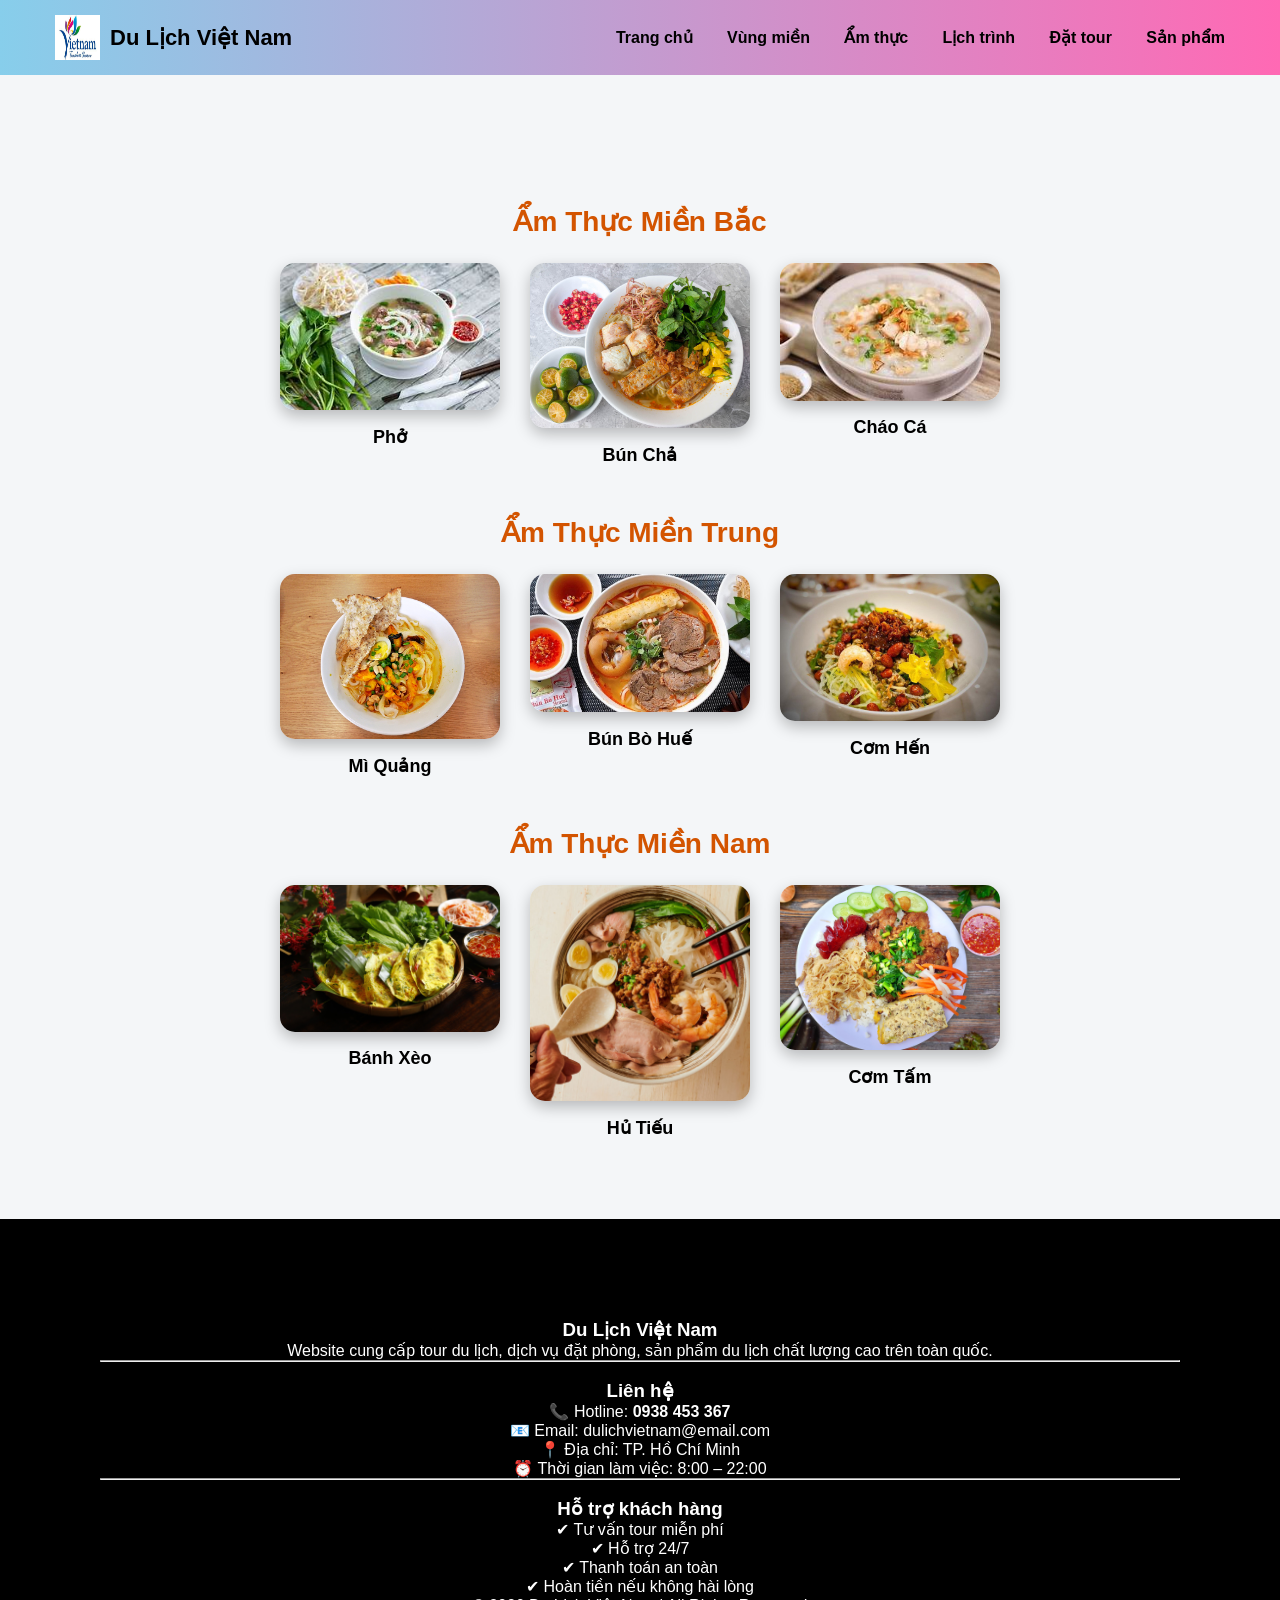
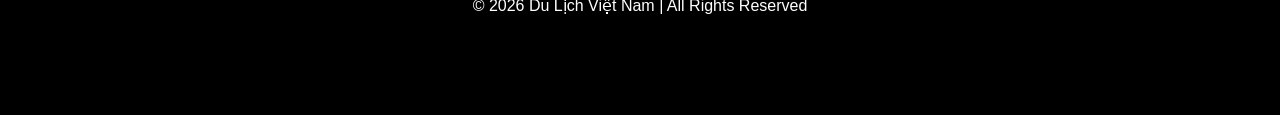
==== amthuc.html @ e4db0227 "Initial commit" ====
<!DOCTYPE html>
<html lang="vi">
<head>
<meta charset="UTF-8">
<title>Ẩm Thực Việt Nam</title>
<link rel="stylesheet" href="style.css">
</head>
<body>

<nav class="navbar">
    <div class="logo">
        <a href="index.html">
            <img src="100.jpg">
            <span>Du Lịch Việt Nam</span>
        </a>
    </div>

    <div class="menu">
        <a href="index.html">Trang chủ</a>
        <a href="vungmien.html">Vùng miền</a>
        <a href="amthuc.html">Ẩm thực</a>
        <a href="tour.html">Lịch trình</a>
        <a href="dattour.html">Đặt tour</a>
        <a href="sanpham.html">Sản phẩm</a>
    </div>
</nav>

<section class="amthuc">

    <!-- MIỀN BẮC -->
    <h2 class="mien">Ẩm Thực Miền Bắc</h2>
    <div class="ds-monan" >
        <div class="monan">
            <a href="dattour.html"><img src="4.jfif"></a>
            <p>Phở</p>
        </div>
        <div class="monan">
            <a href="dattour.html"><img src="bunca.jpg"></a>
            <p>Bún Chả</p>
        </div>
        <div class="monan">
            <a href="dattour.html"><img src="OIP.jfif"></a>
            <p>Cháo Cá</p>
        </div>
    </div>

    <!-- MIỀN TRUNG -->
    <h2 class="mien">Ẩm Thực Miền Trung</h2>
    <div class="ds-monan">
        <div class="monan">
            <a href="dattour.html"><img src="miquang.jpg"></a>
            <p>Mì Quảng</p>
        </div>
        <div class="monan">
            <a href="dattour.html"><img src="bunbohue.jpg"></a>
            <p>Bún Bò Huế</p>
        </div>
        <div class="monan">
            <a href="dattour.html"><img src="comhen.jpg"></a>
            <p>Cơm Hến</p>
        </div>
    </div>

    <!-- MIỀN NAM -->
    <h2 class="mien">Ẩm Thực Miền Nam</h2>
    <div class="ds-monan">
        <div class="monan">
            <a href="dattour.html"><img src="2.jpg"></a>
            <p>Bánh Xèo</p>
        </div>
        <div class="monan">
            <a href="dattour.html"><img src="hutieu.jpg"></a>
            <p>Hủ Tiếu</p>
        </div>
        <div class="monan">
            <a href="dattour.html"><img src="camtam.jpg"></a>
            <p>Cơm Tấm</p>
        </div>
    </div>

</section>
<footer>
    <div class="footer-container">
        <div class="footer-box">
            <h3>Du Lịch Việt Nam</h3>
            <p>Website cung cấp tour du lịch, dịch vụ đặt phòng, sản phẩm du lịch chất lượng cao trên toàn quốc.</p>
        </div>
        <hr><br>

        <div class="footer-box">
            <h3>Liên hệ</h3>
            <p>📞 Hotline: <strong>0938 453 367</strong></p>
            <p>📧 Email: dulichvietnam@email.com</p>
            <p>📍 Địa chỉ: TP. Hồ Chí Minh</p>
            <p>⏰ Thời gian làm việc: 8:00 – 22:00</p>
        </div>
        <hr><br>

        <div class="footer-box">
            <h3>Hỗ trợ khách hàng</h3>
            <p>✔ Tư vấn tour miễn phí</p>
            <p>✔ Hỗ trợ 24/7</p>
            <p>✔ Thanh toán an toàn</p>
            <p>✔ Hoàn tiền nếu không hài lòng</p>
        </div>
    </div>

    <div class="footer-bottom">
        © 2026 Du Lịch Việt Nam | All Rights Reserved
    </div>
</footer>
</body>
</html>
---- style.css ----
* {
    margin: 0;
    padding: 0;
    box-sizing: border-box;
    font-family: Arial, Helvetica, sans-serif;
}

body {
    background: #f4f6f8;
}

/* MENU */
nav {
    background: linear-gradient(to right, skyblue, hotpink);
    padding: 25px;
    text-align: center;
     animation: fadeDown 1.5s;
}

nav a {
    color: black;
    margin: 0 15px;
    text-decoration: none;
    font-weight: bold;
    position: relative;
}

nav a::after {
    content: "";
    position: absolute;
    width: 0;
    height: 3px;
    background: white;
    left: 0;
    bottom: -5px;
    transition: 0.3s;
}

nav a:hover::after {
    width: 100%;
}

/* BANNER */
.banner {
    background: url("1.jpg") no-repeat center/cover;
    height: 70vh;
    display: flex;
    align-items: center;
    justify-content: center;
    color: white;
    animation: zoom 2s ease;
}

.banner h1 {
    background: rgba(0,0,0,0.3);
    font-size: 1000;
    padding: 20px 30px;
    border-bottom: 10px;
    border-radius: 20px;
    animation: fadeDown 1.5s;
}

/* SECTION */
section {
    padding: 50px;
    animation: fadeUp 1.2s ease;
}

h2 {
    text-align: center;
    margin-bottom: 30px;
    color: skyblue ;
    font-size: 100;

}

/* CARD */
.grid {
    display: grid;
    grid-template-columns: repeat(auto-fit, minmax(250px,1fr));
    gap: 25px;
}

.card {
    background: white;
    border-radius: 10px;
    overflow: hidden;
    box-shadow: 0 5px 15px rgba(0,0,0,0.15);
    transition: 0.4s;
}

.card:hover {
    transform: translateY(-10px);
}

.card img {
    width: 100%;
    height: 180px;
    object-fit: cover;
    transition: 0.4s;
}

.card:hover img {
    transform: scale(1.1);
}

.card p {
    padding: 15px;
    text-align: center;
    font-weight: bold;
}

/* TABLE */
table {
    width: 100%;
    background: white;
    border-collapse: collapse;
}

th, td {
    border: 1px solid #ddd;
    padding: 12px;
    text-align: center;
}

th {
    background: #0066cc;
    color: white;
}

/* FORM */
form {
    max-width: 500px;
    margin: auto;
    background: white;
    padding: 25px;
    border-radius: 10px;
    box-shadow: 0 5px 15px rgba(0,0,0,0.15);
}

input, select, textarea, button {
    width: 100%;
    padding: 10px;
    margin: 10px 0;
}

button {
    background: #0066cc;
    color: white;
    border: none;
    font-size: 16px;
    cursor: pointer;
    transition: 0.3s;
}

button:hover {
    transform: scale(1.05);
}

/* FOOTER */
footer {
    background: black;
    color: white;
    text-align: center;
    padding: 100px;
}

/* ANIMATION */
@keyframes fadeUp {
    from {opacity: 0; transform: translateY(30px);}
    to {opacity: 1; transform: translateY(0);}
}

@keyframes fadeDown {
    from {opacity: 0; transform: translateY(-30px);}
    to {opacity: 1; transform: translateY(0);}
}

@keyframes zoom {
    from {transform: scale(1.1);}
    to {transform: scale(1);}
}
/* ===== SẢN PHẨM DU LỊCH ===== */
.product {
    background: white;
    border-radius: 12px;
    overflow: hidden;
    box-shadow: 0 5px 15px rgba(0,0,0,0.15);
    transition: 0.4s;
}

.product:hover {
    transform: translateY(-10px);
}

.product img {
    width: 100%;
    height: 200px;
    object-fit: cover;
    transition: 0.4s;
}

.product:hover img {
    transform: scale(1.1);
}

.product-content {
    padding: 15px;
    text-align: center;
}

.price {
    color: #e74c3c;
    font-size: 18px;
    font-weight: bold;
    margin: 10px 0;
}

.buy-btn {
    display: inline-block;
    padding: 10px 20px;
    background: #0066cc;
    color: white;
    border-radius: 25px;
    text-decoration: none;
    transition: 0.3s;
}

.buy-btn:hover {
    background: #004999;
    transform: scale(1.1);
}

.amthuc {
    width: 85%;
    margin: 30px auto;
    text-align: center;
}

.mien {
    font-size: 28px;
    font-weight: bold;
    margin: 50px 0 25px;
    color: #d35400;
}

/* danh sách món ăn */
.ds-monan {
    display: flex;
    justify-content: center;
    gap: 30px;
    flex-wrap: wrap;
}

/* từng món */
.monan {
    width: 220px;
    transition: transform 0.4s;
}

.monan img {
    width: 100%;
    border-radius: 15px;
    box-shadow: 0 6px 15px rgba(0,0,0,0.25);
    transition: transform 0.4s, box-shadow 0.4s;
}

/* animation hover */
.monan:hover img {
    transform: scale(1.1) rotate(1deg);
    box-shadow: 0 12px 25px rgba(0,0,0,0.4);
}

.monan p {
    margin-top: 12px;
    font-size: 18px;
    font-weight: bold;
}
h3{
    text-align: center;
}
/* VÙNG MIỀN */
.vungmien {
    width: 85%;
    margin: 60px auto;
}

.vung {
    display: flex;
    align-items: center;
    gap: 40px;
    margin-bottom: 70px;
}

.vung.reverse {
    flex-direction: row-reverse;
}

.vung img {
    width: 45%;
    border-radius: 18px;
    box-shadow: 0 10px 25px rgba(0,0,0,0.25);
    transition: transform 0.4s;
}

.vung img:hover {
    transform: scale(1.05);
}

.vung-content {
    width: 55%;
}

.vung-content h2 {
    font-size: 30px;
    margin-bottom: 15px;
    color: #d35400;
}

.vung-content p {
    font-size: 18px;
    line-height: 1.7;
}
/* TOUR */
.tour-section {
    width: 85%;
    margin: 60px auto;
}

.title {
    text-align: center;
    font-size: 32px;
    margin-bottom: 50px;
}

.tour-card {
    display: flex;
    align-items: center;
    gap: 40px;
    margin-bottom: 70px;
}

.tour-card.reverse {
    flex-direction: row-reverse;
}

.tour-card img {
    width: 45%;
    border-radius: 18px;
    box-shadow: 0 10px 25px rgba(0,0,0,0.25);
    transition: transform 0.4s;
}

.tour-card img:hover {
    transform: scale(1.05);
}

.tour-info {
    width: 55%;
}

.tour-info h3 {
    font-size: 26px;
    margin-bottom: 10px;
    color: #d35400;
}

.tour-info p {
    font-size: 17px;
    line-height: 1.7;
    margin-bottom: 10px;
}

.price {
    display: inline-block;
    margin-top: 10px;
    font-size: 18px;
    font-weight: bold;
    color: #0a6cf1;
}
/* ===== LOGO + NAVBAR ===== */
.navbar {
    display: flex;
    align-items: center;
    justify-content: space-between;
    background: linear-gradient(to right, skyblue, hotpink);
    padding: 15px 40px;
    animation: fadeDown 1.5s;
}

/* LOGO */
.logo a {
    display: flex;
    align-items: center;
    text-decoration: none;
    color: black;
    font-size: 22px;
    font-weight: bold;
}

.logo img {
    width: 45px;
    height: 45px;
    margin-right: 10px;
}

/* MENU */
.menu a {
    color: black;
    margin: 0 15px;
    text-decoration: none;
    font-weight: bold;
    position: relative;
}

.menu a::after {
    content: "";
    position: absolute;
    width: 0;
    height: 3px;
    background: white;
    left: 0;
    bottom: -5px;
    transition: 0.3s;
}

.menu a:hover::after {
    width: 100%;
}
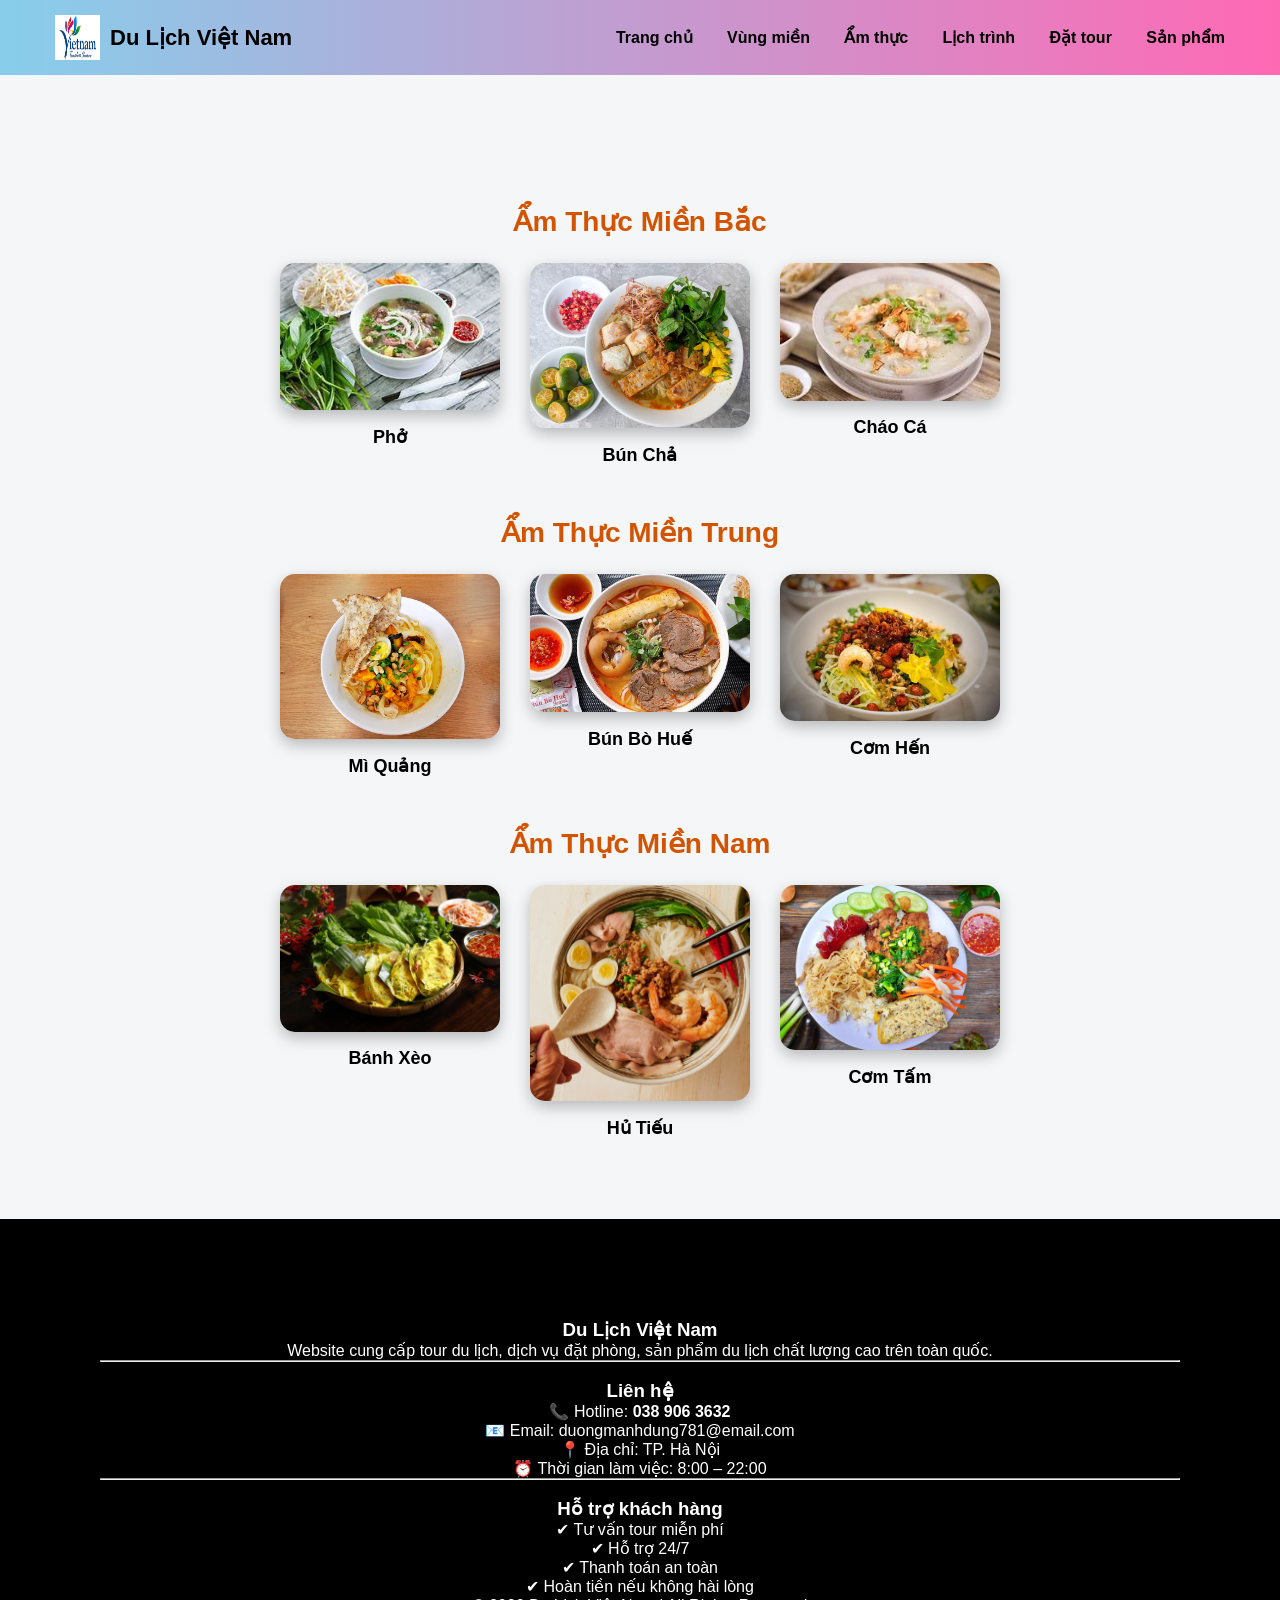
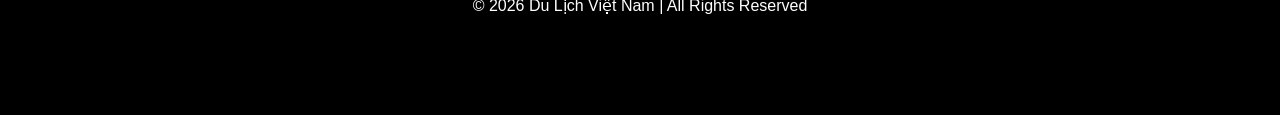
==== commit 76418225: "uplai" ====
--- a/amthuc.html
+++ b/amthuc.html
@@ -89,9 +89,9 @@
 
         <div class="footer-box">
             <h3>Liên hệ</h3>
-            <p>📞 Hotline: <strong>0938 453 367</strong></p>
-            <p>📧 Email: dulichvietnam@email.com</p>
-            <p>📍 Địa chỉ: TP. Hồ Chí Minh</p>
+            <p>📞 Hotline: <strong>038 906 3632</strong></p>
+            <p>📧 Email: duongmanhdung781@email.com</p>
+            <p>📍 Địa chỉ: TP. Hà Nội</p>
             <p>⏰ Thời gian làm việc: 8:00 – 22:00</p>
         </div>
         <hr><br>
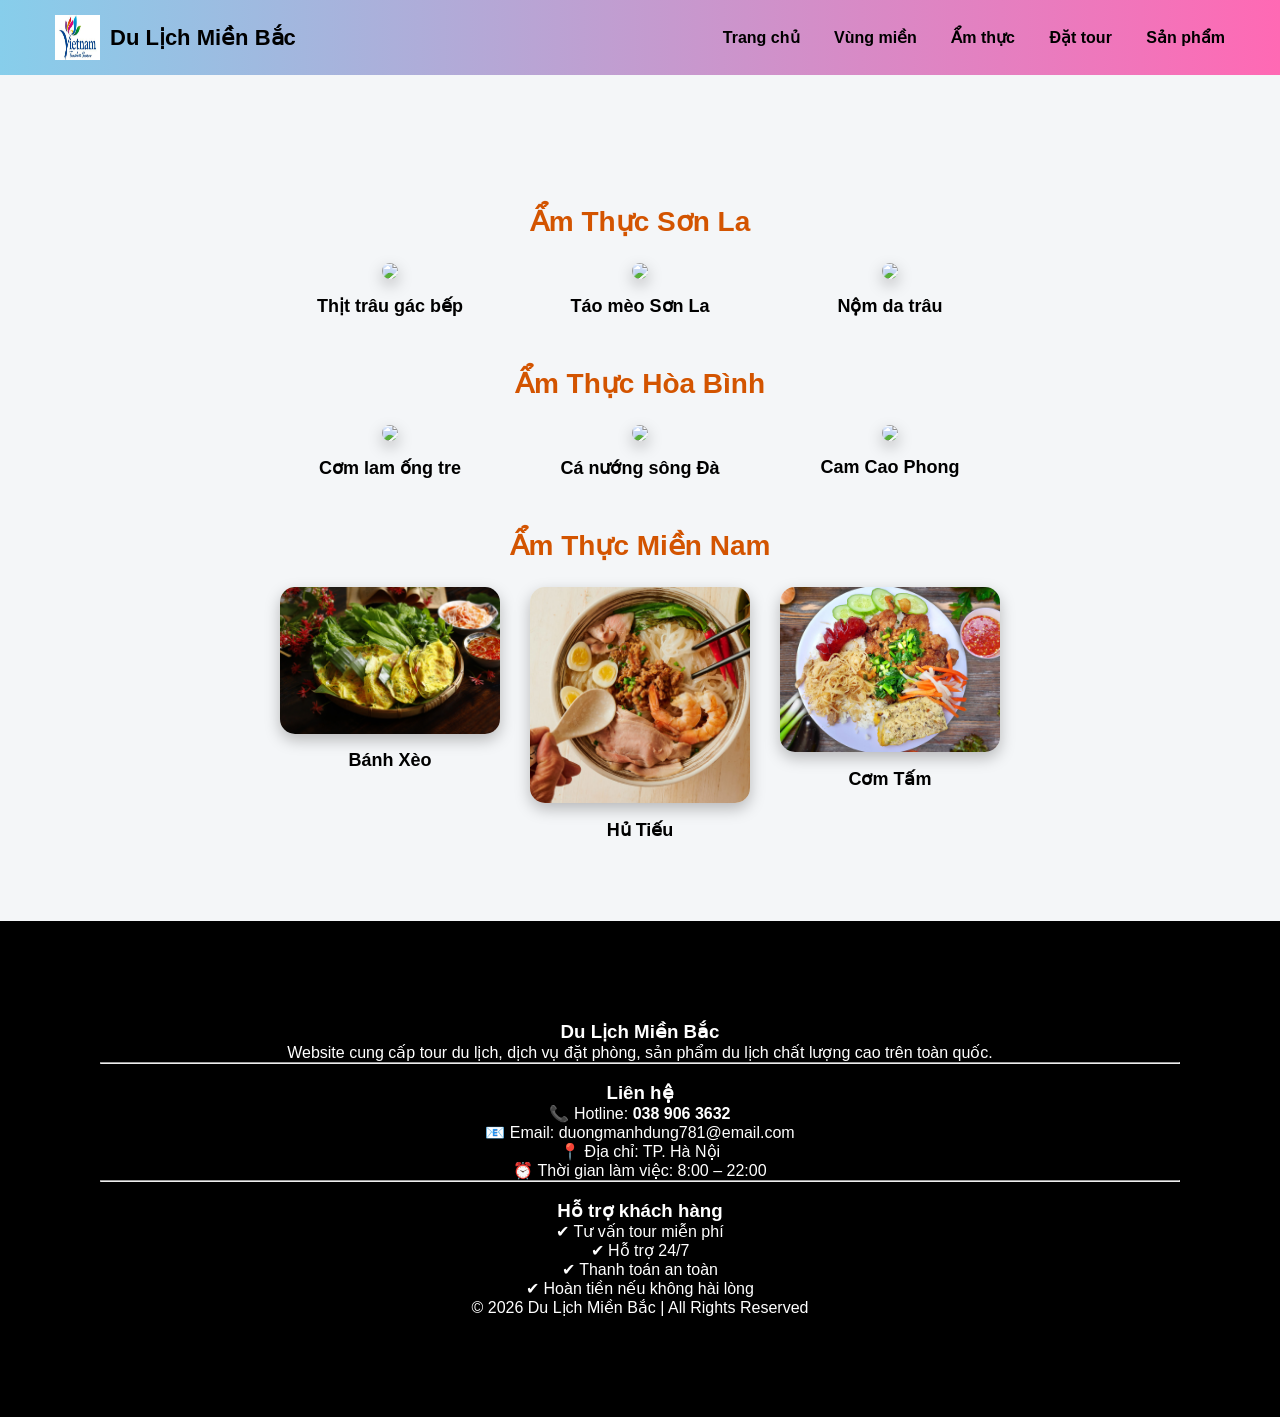
==== commit c08f5c83: "baitap" ====
--- a/amthuc.html
+++ b/amthuc.html
@@ -11,7 +11,7 @@
     <div class="logo">
         <a href="index.html">
             <img src="100.jpg">
-            <span>Du Lịch Việt Nam</span>
+            <span>Du Lịch Miền Bắc</span>
         </a>
     </div>
 
@@ -19,7 +19,6 @@
         <a href="index.html">Trang chủ</a>
         <a href="vungmien.html">Vùng miền</a>
         <a href="amthuc.html">Ẩm thực</a>
-        <a href="tour.html">Lịch trình</a>
         <a href="dattour.html">Đặt tour</a>
         <a href="sanpham.html">Sản phẩm</a>
     </div>
@@ -28,36 +27,36 @@
 <section class="amthuc">
 
     <!-- MIỀN BẮC -->
-    <h2 class="mien">Ẩm Thực Miền Bắc</h2>
-    <div class="ds-monan" >
+    <h2 class="mien">Ẩm Thực Sơn La</h2>
+     <div class="ds-monan" >
         <div class="monan">
-            <a href="dattour.html"><img src="4.jfif"></a>
-            <p>Phở</p>
+            <a href="dattour.html"><img src="https://booking.muongthanh.com/upload_images/images/H%60/dac-san-son-la-trau-gac-bep.jpg"></a>
+            <p>Thịt trâu gác bếp</p>
         </div>
         <div class="monan">
-            <a href="dattour.html"><img src="bunca.jpg"></a>
-            <p>Bún Chả</p>
+            <a href="dattour.html"><img src="https://booking.muongthanh.com/upload_images/images/H%60/dac-san-son-la-tao-meo-son-la.jpg"></a>
+            <p>Táo mèo Sơn La</p>
         </div>
         <div class="monan">
-            <a href="dattour.html"><img src="OIP.jfif"></a>
-            <p>Cháo Cá</p>
+            <a href="dattour.html"><img src="https://booking.muongthanh.com/upload_images/images/H%60/dac-san-son-la-nom-da-trau.jpg"></a>
+            <p>Nộm da trâu</p>
         </div>
-    </div>
+     </div>
 
     <!-- MIỀN TRUNG -->
-    <h2 class="mien">Ẩm Thực Miền Trung</h2>
+    <h2 class="mien">Ẩm Thực Hòa Bình </h2>
     <div class="ds-monan">
         <div class="monan">
-            <a href="dattour.html"><img src="miquang.jpg"></a>
-            <p>Mì Quảng</p>
+            <a href="dattour.html"><img src="https://maichauhideaway.com/Data/Sites/1/media/tin-tuc/%E1%BA%A3nh-b%C3%A0i-vi%E1%BA%BFt/t112024/dac-san-hoa-binh/dac-san-hoa-binh-1.jpg"></a>
+            <p>Cơm lam ống tre </p>
         </div>
         <div class="monan">
-            <a href="dattour.html"><img src="bunbohue.jpg"></a>
-            <p>Bún Bò Huế</p>
+            <a href="dattour.html"><img src="https://maichauhideaway.com/Data/Sites/1/media/tin-tuc/%E1%BA%A3nh-b%C3%A0i-vi%E1%BA%BFt/t112024/dac-san-hoa-binh/dac-san-hoa-binh-4.jpg"></a>
+            <p>Cá nướng sông Đà</p>
         </div>
         <div class="monan">
-            <a href="dattour.html"><img src="comhen.jpg"></a>
-            <p>Cơm Hến</p>
+            <a href="dattour.html"><img src="https://maichauhideaway.com/Data/Sites/1/media/tin-tuc/%E1%BA%A3nh-b%C3%A0i-vi%E1%BA%BFt/t112024/dac-san-hoa-binh/dac-san-hoa-binh-5.jpg"></a>
+            <p>Cam Cao Phong</p>
         </div>
     </div>
 
@@ -82,7 +81,7 @@
 <footer>
     <div class="footer-container">
         <div class="footer-box">
-            <h3>Du Lịch Việt Nam</h3>
+            <h3>Du Lịch Miền Bắc</h3>
             <p>Website cung cấp tour du lịch, dịch vụ đặt phòng, sản phẩm du lịch chất lượng cao trên toàn quốc.</p>
         </div>
         <hr><br>
@@ -106,7 +105,7 @@
     </div>
 
     <div class="footer-bottom">
-        © 2026 Du Lịch Việt Nam | All Rights Reserved
+        © 2026 Du Lịch Miền Bắc | All Rights Reserved
     </div>
 </footer>
 </body>
--- a/style.css
+++ b/style.css
@@ -303,6 +303,21 @@
     transition: transform 0.4s;
 }
 
+.vung-images {
+    display: flex;
+    flex-direction: column;
+    gap: 20px;
+    width: 50%;
+    height: 100%;
+}
+
+.vung-images img {
+    width: 100%;
+    height: 400px;
+    object-fit: cover;
+}
+
+
 .vung img:hover {
     transform: scale(1.05);
 }
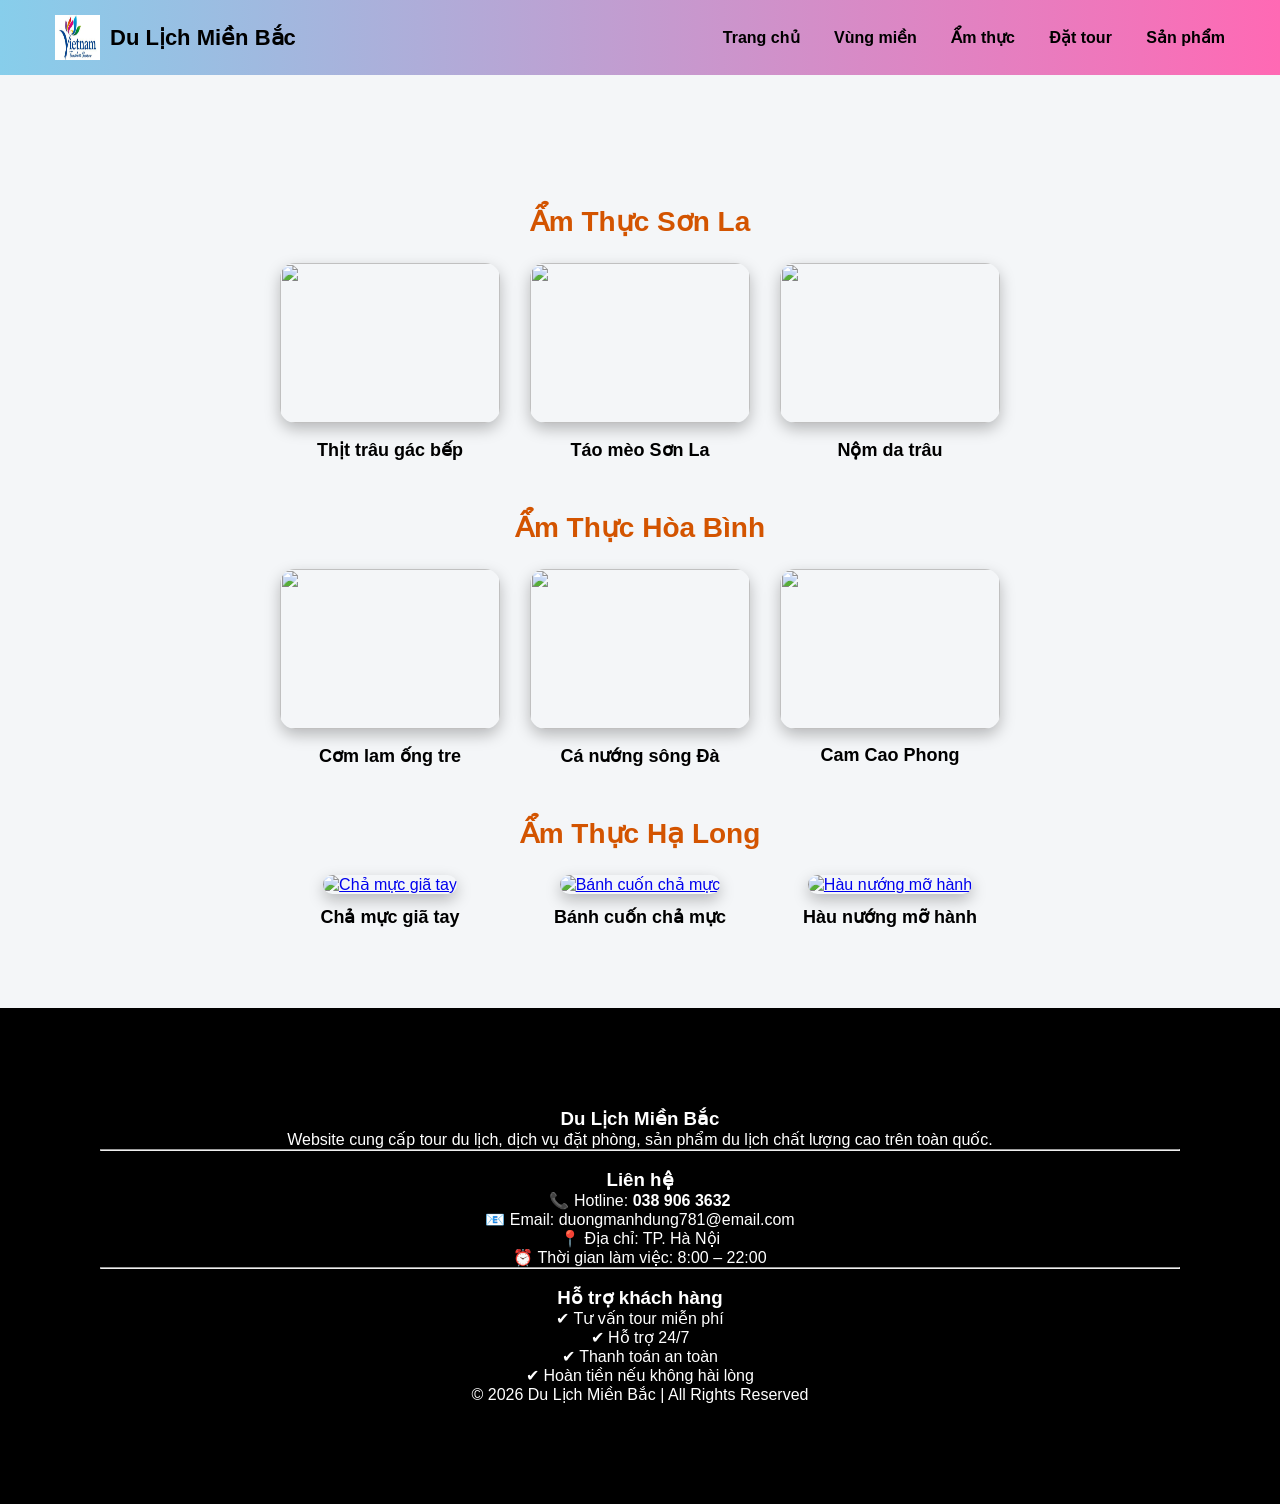
==== commit d62a4002: "cap nhat" ====
--- a/amthuc.html
+++ b/amthuc.html
@@ -60,20 +60,20 @@
         </div>
     </div>
 
-    <!-- MIỀN NAM -->
-    <h2 class="mien">Ẩm Thực Miền Nam</h2>
+    <!-- HẠ LONG -->
+    <h2 class="mien">Ẩm Thực Hạ Long</h2>
     <div class="ds-monan">
         <div class="monan">
-            <a href="dattour.html"><img src="2.jpg"></a>
-            <p>Bánh Xèo</p>
+            <a href="dattour.html"><img src="https://upload.wikimedia.org/wikipedia/commons/2/25/Ch%E1%BA%A3_m%E1%BB%B1c.jpg" alt="Chả mực giã tay"></a>
+            <p>Chả mực giã tay</p>
         </div>
         <div class="monan">
-            <a href="dattour.html"><img src="hutieu.jpg"></a>
-            <p>Hủ Tiếu</p>
+            <a href="dattour.html"><img src="https://upload.wikimedia.org/wikipedia/commons/9/9c/Banh-cuon-cha-muc-ha-long.jpg" alt="Bánh cuốn chả mực"></a>
+            <p>Bánh cuốn chả mực</p>
         </div>
         <div class="monan">
-            <a href="dattour.html"><img src="camtam.jpg"></a>
-            <p>Cơm Tấm</p>
+            <a href="dattour.html"><img src="https://upload.wikimedia.org/wikipedia/commons/9/9c/H%C3%A0u_s%E1%BB%AFa_n%C6%B0%E1%BB%9Bng_ph%C3%B4_mai%2C_B%C3%ACnh_T%C3%A2n%2C_n%C4%83m_2020_%2819%29.jpg" alt="Hàu nướng mỡ hành"></a>
+            <p>Hàu nướng mỡ hành</p>
         </div>
     </div>
 
--- a/style.css
+++ b/style.css
@@ -260,6 +260,8 @@
 
 .monan img {
     width: 100%;
+    height: 160px;
+    object-fit: cover;
     border-radius: 15px;
     box-shadow: 0 6px 15px rgba(0,0,0,0.25);
     transition: transform 0.4s, box-shadow 0.4s;
@@ -328,13 +330,55 @@
 
 .vung-content h2 {
     font-size: 30px;
-    margin-bottom: 15px;
+    margin-bottom: 12px;
     color: #d35400;
 }
 
+.vung-intro {
+    font-size: 16px;
+    line-height: 1.6;
+    color: #444;
+    margin-bottom: 16px;
+}
+
+.vung-subtitle {
+    font-size: 18px;
+    color: #0066cc;
+    margin: 14px 0 8px;
+    font-weight: bold;
+    text-align: left;
+}
+
+.vung-list {
+    list-style: none;
+    padding: 0;
+    margin-bottom: 14px;
+}
+
+.vung-list li {
+    position: relative;
+    padding-left: 20px;
+    margin-bottom: 8px;
+    font-size: 15px;
+    line-height: 1.6;
+    color: #333;
+}
+
+.vung-list li::before {
+    content: "✦";
+    position: absolute;
+    left: 0;
+    color: #d35400;
+    font-size: 13px;
+}
+
+.vung-list strong {
+    color: #111;
+}
+
 .vung-content p {
-    font-size: 18px;
-    line-height: 1.7;
+    font-size: 16px;
+    line-height: 1.6;
 }
 /* TOUR */
 .tour-section {
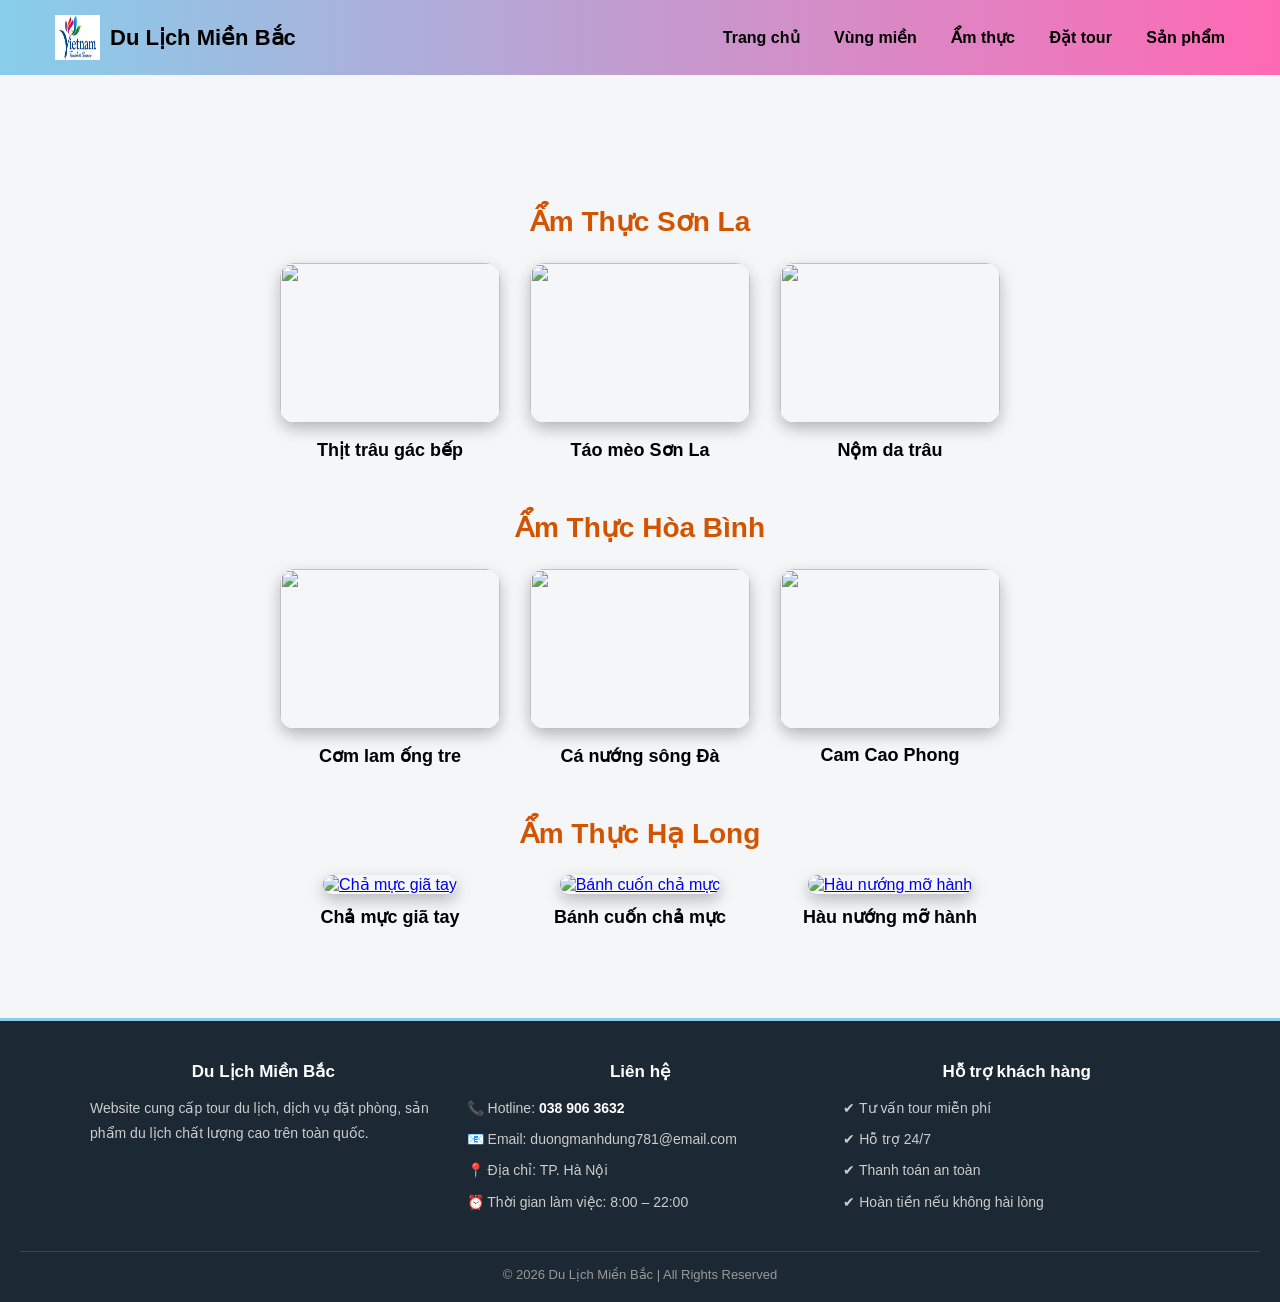
==== commit 6adc69b8: "update" ====
--- a/amthuc.html
+++ b/amthuc.html
@@ -84,7 +84,6 @@
             <h3>Du Lịch Miền Bắc</h3>
             <p>Website cung cấp tour du lịch, dịch vụ đặt phòng, sản phẩm du lịch chất lượng cao trên toàn quốc.</p>
         </div>
-        <hr><br>
 
         <div class="footer-box">
             <h3>Liên hệ</h3>
@@ -93,7 +92,6 @@
             <p>📍 Địa chỉ: TP. Hà Nội</p>
             <p>⏰ Thời gian làm việc: 8:00 – 22:00</p>
         </div>
-        <hr><br>
 
         <div class="footer-box">
             <h3>Hỗ trợ khách hàng</h3>
--- a/style.css
+++ b/style.css
@@ -159,10 +159,59 @@
 
 /* FOOTER */
 footer {
-    background: black;
-    color: white;
-    text-align: center;
-    padding: 100px;
+    background: #1c2833;
+    color: #ddd;
+    padding: 40px 20px 20px;
+    margin-top: 40px;
+    border-top: 3px solid skyblue;
+    text-align: left;
+}
+
+.footer-container {
+    max-width: 1100px;
+    margin: 0 auto;
+    display: flex;
+    justify-content: space-between;
+    gap: 30px;
+    flex-wrap: wrap;
+}
+
+.footer-box {
+    flex: 1;
+    min-width: 250px;
+}
+
+.footer-box h3 {
+    color: #ffffff;
+    font-size: 17px;
+    margin-bottom: 14px;
+}
+
+.footer-box p {
+    color: #cccccc;
+    font-size: 14px;
+    line-height: 1.8;
+    margin-bottom: 6px;
+}
+
+.footer-box strong {
+    color: #ffffff;
+}
+
+.footer-bottom {
+    text-align: center;
+    border-top: 1px solid rgba(255, 255, 255, 0.15);
+    margin-top: 30px;
+    padding-top: 15px;
+    font-size: 13px;
+    color: #999;
+}
+
+@media (max-width: 768px) {
+    .footer-container {
+        flex-direction: column;
+        gap: 20px;
+    }
 }
 
 /* ANIMATION */
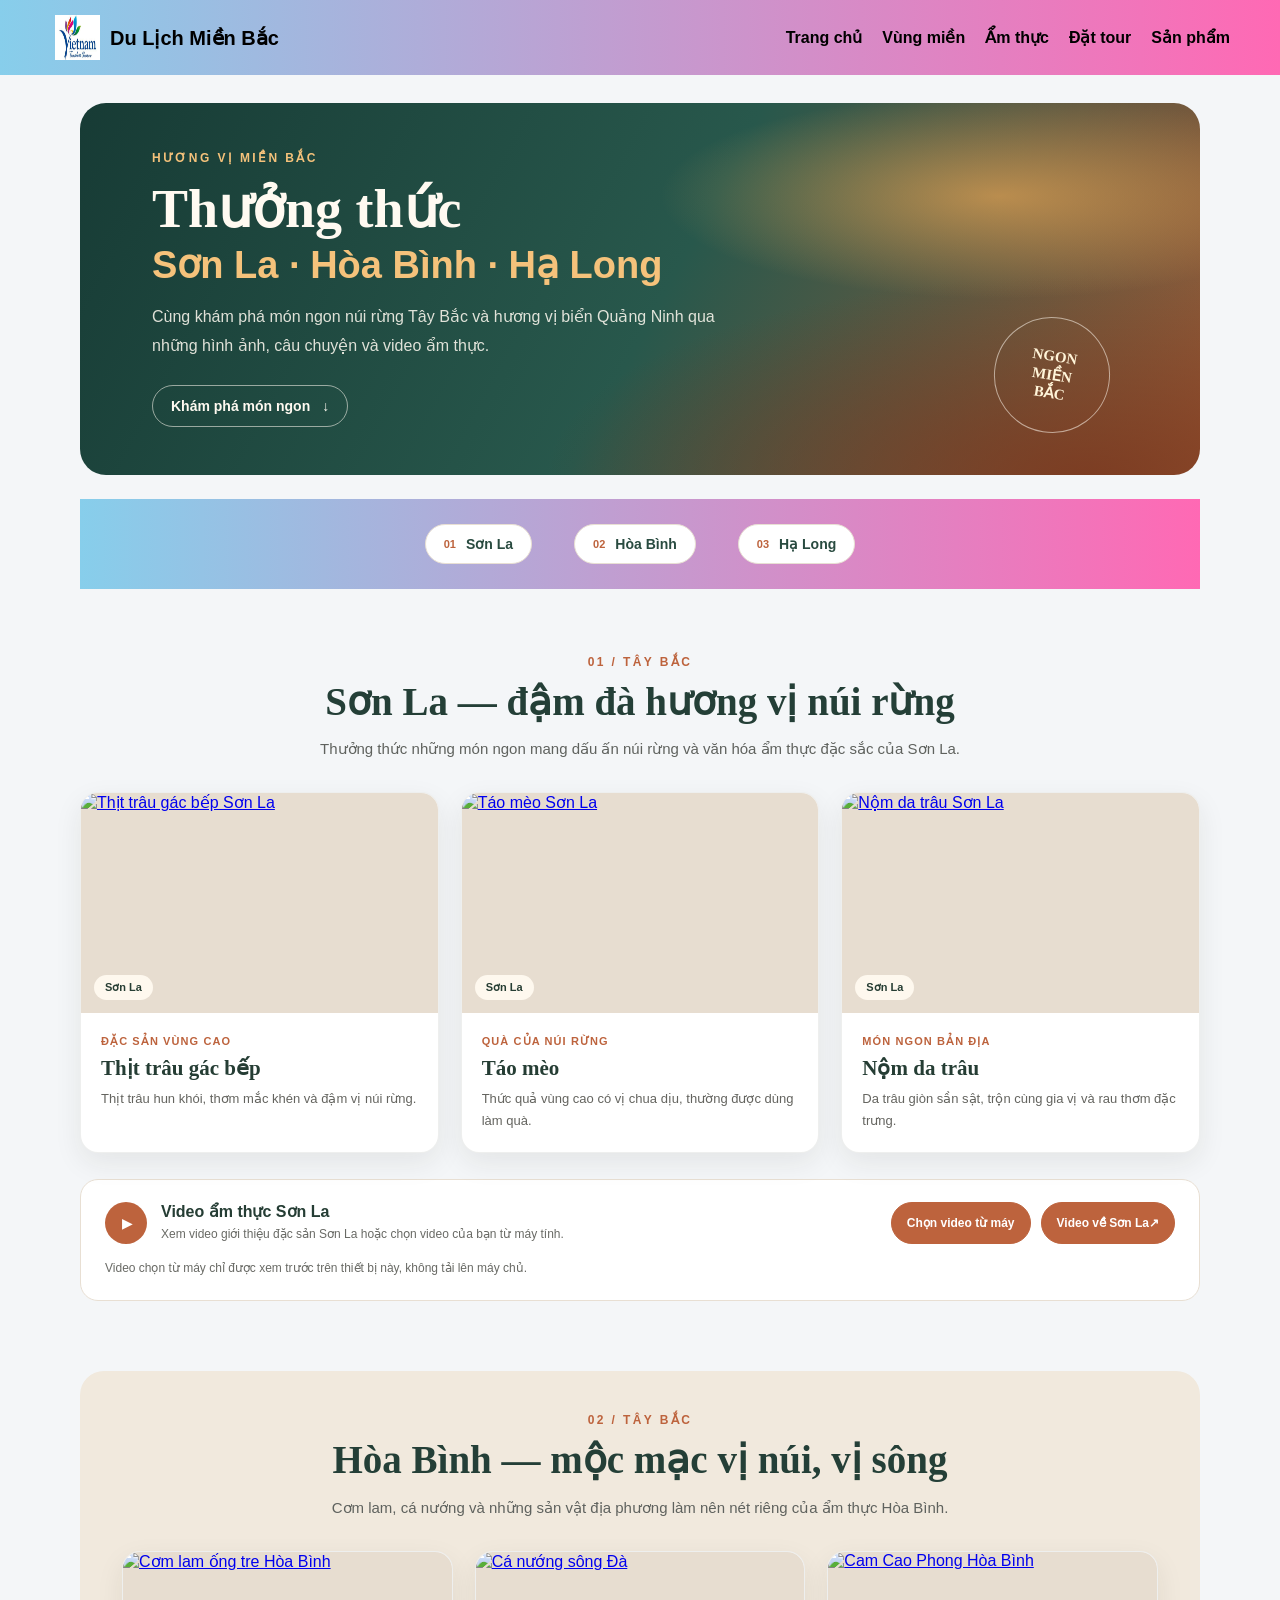
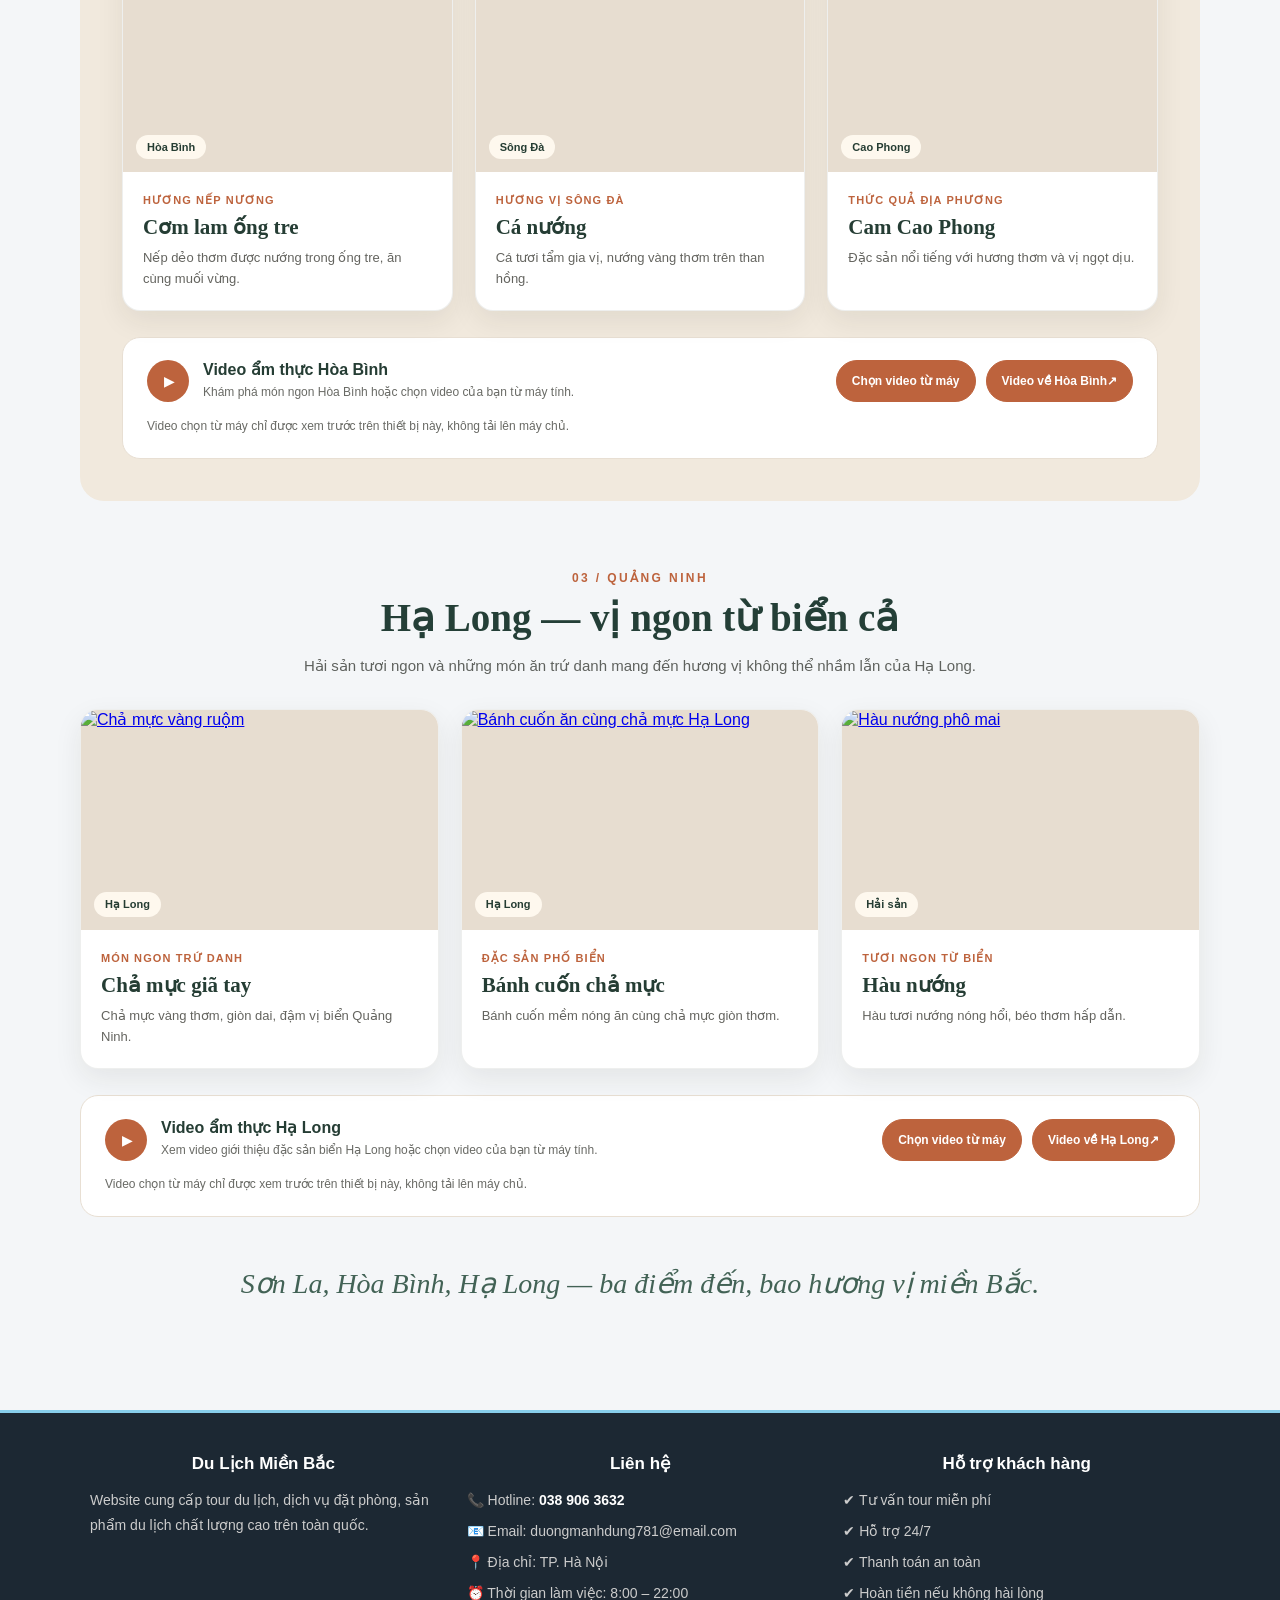
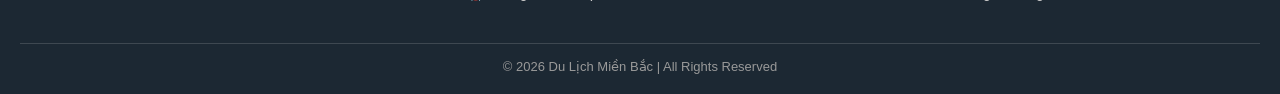
==== commit 7bf700d8: "sualai" ====
--- a/amthuc.html
+++ b/amthuc.html
@@ -1,110 +1,241 @@
 <!DOCTYPE html>
 <html lang="vi">
 <head>
-<meta charset="UTF-8">
-<title>Ẩm Thực Việt Nam</title>
-<link rel="stylesheet" href="style.css">
+    <meta charset="UTF-8">
+    <meta name="viewport" content="width=device-width, initial-scale=1.0">
+    <meta name="description" content="Khám phá ẩm thực Sơn La, Hòa Bình và Hạ Long qua món ngon, hình ảnh và video miền Bắc.">
+    <title>Ẩm Thực Miền Bắc | Sơn La, Hòa Bình, Hạ Long</title>
+    <link rel="stylesheet" href="style.css">
 </head>
 <body>
-
-<nav class="navbar">
-    <div class="logo">
-        <a href="index.html">
-            <img src="100.jpg">
-            <span>Du Lịch Miền Bắc</span>
-        </a>
-    </div>
-
-    <div class="menu">
-        <a href="index.html">Trang chủ</a>
-        <a href="vungmien.html">Vùng miền</a>
-        <a href="amthuc.html">Ẩm thực</a>
-        <a href="dattour.html">Đặt tour</a>
-        <a href="sanpham.html">Sản phẩm</a>
-    </div>
-</nav>
-
-<section class="amthuc">
-
-    <!-- MIỀN BẮC -->
-    <h2 class="mien">Ẩm Thực Sơn La</h2>
-     <div class="ds-monan" >
-        <div class="monan">
-            <a href="dattour.html"><img src="https://booking.muongthanh.com/upload_images/images/H%60/dac-san-son-la-trau-gac-bep.jpg"></a>
-            <p>Thịt trâu gác bếp</p>
+    <nav class="navbar food-navbar">
+        <div class="logo">
+            <a href="index.html">
+                <img src="100.jpg" alt="">
+                <span>Du Lịch Miền Bắc</span>
+            </a>
         </div>
-        <div class="monan">
-            <a href="dattour.html"><img src="https://booking.muongthanh.com/upload_images/images/H%60/dac-san-son-la-tao-meo-son-la.jpg"></a>
-            <p>Táo mèo Sơn La</p>
+        <div class="menu">
+            <a href="index.html">Trang chủ</a>
+            <a href="vungmien.html">Vùng miền</a>
+            <a href="amthuc.html" aria-current="page">Ẩm thực</a>
+            <a href="dattour.html">Đặt tour</a>
+            <a href="sanpham.html">Sản phẩm</a>
         </div>
-        <div class="monan">
-            <a href="dattour.html"><img src="https://booking.muongthanh.com/upload_images/images/H%60/dac-san-son-la-nom-da-trau.jpg"></a>
-            <p>Nộm da trâu</p>
+    </nav>
+
+    <main class="food-page">
+        <header class="food-hero">
+            <p class="food-eyebrow">HƯƠNG VỊ MIỀN BẮC</p>
+            <h1>Thưởng thức<br><span>Sơn La · Hòa Bình · Hạ Long</span></h1>
+            <p class="food-hero-copy">Cùng khám phá món ngon núi rừng Tây Bắc và hương vị biển Quảng Ninh qua những hình ảnh, câu chuyện và video ẩm thực.</p>
+            <a class="food-hero-link" href="#son-la">Khám phá món ngon <span aria-hidden="true">↓</span></a>
+            <div class="food-hero-stamp" aria-hidden="true">NGON<br>MIỀN<br>BẮC</div>
+        </header>
+
+        <nav class="food-region-nav" aria-label="Chọn địa danh ẩm thực">
+            <a href="#son-la"><span>01</span> Sơn La</a>
+            <a href="#hoa-binh"><span>02</span> Hòa Bình</a>
+            <a href="#ha-long"><span>03</span> Hạ Long</a>
+        </nav>
+
+        <section class="food-region" id="son-la" aria-labelledby="son-la-title">
+            <div class="food-region-heading">
+                <p class="food-kicker">01 / TÂY BẮC</p>
+                <h2 id="son-la-title">Sơn La — đậm đà hương vị núi rừng</h2>
+                <p>Thưởng thức những món ngon mang dấu ấn núi rừng và văn hóa ẩm thực đặc sắc của Sơn La.</p>
+            </div>
+            <div class="food-grid">
+                <article class="food-card">
+                    <a class="food-image-link" href="dattour.html" aria-label="Khám phá thịt trâu gác bếp Sơn La">
+                        <img src="https://booking.muongthanh.com/upload_images/images/H%60/dac-san-son-la-trau-gac-bep.jpg" alt="Thịt trâu gác bếp Sơn La" loading="lazy">
+                        <span class="food-image-tag">Sơn La</span>
+                    </a>
+                    <div class="food-card-copy"><span>Đặc sản vùng cao</span><h3>Thịt trâu gác bếp</h3><p>Thịt trâu hun khói, thơm mắc khén và đậm vị núi rừng.</p></div>
+                </article>
+                <article class="food-card">
+                    <a class="food-image-link" href="dattour.html" aria-label="Khám phá táo mèo Sơn La">
+                        <img src="https://booking.muongthanh.com/upload_images/images/H%60/dac-san-son-la-tao-meo-son-la.jpg" alt="Táo mèo Sơn La" loading="lazy">
+                        <span class="food-image-tag">Sơn La</span>
+                    </a>
+                    <div class="food-card-copy"><span>Quà của núi rừng</span><h3>Táo mèo</h3><p>Thức quả vùng cao có vị chua dịu, thường được dùng làm quà.</p></div>
+                </article>
+                <article class="food-card">
+                    <a class="food-image-link" href="dattour.html" aria-label="Khám phá nộm da trâu Sơn La">
+                        <img src="https://booking.muongthanh.com/upload_images/images/H%60/dac-san-son-la-nom-da-trau.jpg" alt="Nộm da trâu Sơn La" loading="lazy">
+                        <span class="food-image-tag">Sơn La</span>
+                    </a>
+                    <div class="food-card-copy"><span>Món ngon bản địa</span><h3>Nộm da trâu</h3><p>Da trâu giòn sần sật, trộn cùng gia vị và rau thơm đặc trưng.</p></div>
+                </article>
+            </div>
+            <aside class="food-video-panel">
+                <div class="food-video-intro">
+                    <span class="food-video-icon" aria-hidden="true">▶</span>
+                    <div><h3>Video ẩm thực Sơn La</h3><p>Xem video giới thiệu đặc sản Sơn La hoặc chọn video của bạn từ máy tính.</p></div>
+                </div>
+                <div class="food-video-actions">
+                    <label class="food-upload-button">Chọn video từ máy
+                        <input class="food-video-input" type="file" accept="video/*" aria-label="Chọn video ẩm thực Sơn La từ máy tính">
+                    </label>
+                    <a class="food-source-link" href="https://www.youtube.com/results?search_query=am+thuc+dac+san+Son+La" target="_blank" rel="noopener noreferrer">Video về Sơn La <span aria-hidden="true">↗</span></a>
+                </div>
+                <p class="food-video-message" aria-live="polite">Video chọn từ máy chỉ được xem trước trên thiết bị này, không tải lên máy chủ.</p>
+                <video class="food-local-video" controls playsinline preload="metadata" hidden aria-label="Video ẩm thực Sơn La được chọn"></video>
+            </aside>
+        </section>
+
+        <section class="food-region food-region-warm" id="hoa-binh" aria-labelledby="hoa-binh-title">
+            <div class="food-region-heading">
+                <p class="food-kicker">02 / TÂY BẮC</p>
+                <h2 id="hoa-binh-title">Hòa Bình — mộc mạc vị núi, vị sông</h2>
+                <p>Cơm lam, cá nướng và những sản vật địa phương làm nên nét riêng của ẩm thực Hòa Bình.</p>
+            </div>
+            <div class="food-grid">
+                <article class="food-card">
+                    <a class="food-image-link" href="dattour.html" aria-label="Khám phá cơm lam Hòa Bình">
+                        <img src="https://maichauhideaway.com/Data/Sites/1/media/tin-tuc/%E1%BA%A3nh-b%C3%A0i-vi%E1%BA%BFt/t112024/dac-san-hoa-binh/dac-san-hoa-binh-1.jpg" alt="Cơm lam ống tre Hòa Bình" loading="lazy">
+                        <span class="food-image-tag">Hòa Bình</span>
+                    </a>
+                    <div class="food-card-copy"><span>Hương nếp nương</span><h3>Cơm lam ống tre</h3><p>Nếp dẻo thơm được nướng trong ống tre, ăn cùng muối vừng.</p></div>
+                </article>
+                <article class="food-card">
+                    <a class="food-image-link" href="dattour.html" aria-label="Khám phá cá nướng sông Đà">
+                        <img src="https://maichauhideaway.com/Data/Sites/1/media/tin-tuc/%E1%BA%A3nh-b%C3%A0i-vi%E1%BA%BFt/t112024/dac-san-hoa-binh/dac-san-hoa-binh-4.jpg" alt="Cá nướng sông Đà" loading="lazy">
+                        <span class="food-image-tag">Sông Đà</span>
+                    </a>
+                    <div class="food-card-copy"><span>Hương vị sông Đà</span><h3>Cá nướng</h3><p>Cá tươi tẩm gia vị, nướng vàng thơm trên than hồng.</p></div>
+                </article>
+                <article class="food-card">
+                    <a class="food-image-link" href="dattour.html" aria-label="Khám phá cam Cao Phong">
+                        <img src="https://maichauhideaway.com/Data/Sites/1/media/tin-tuc/%E1%BA%A3nh-b%C3%A0i-vi%E1%BA%BFt/t112024/dac-san-hoa-binh/dac-san-hoa-binh-5.jpg" alt="Cam Cao Phong Hòa Bình" loading="lazy">
+                        <span class="food-image-tag">Cao Phong</span>
+                    </a>
+                    <div class="food-card-copy"><span>Thức quả địa phương</span><h3>Cam Cao Phong</h3><p>Đặc sản nổi tiếng với hương thơm và vị ngọt dịu.</p></div>
+                </article>
+            </div>
+            <aside class="food-video-panel">
+                <div class="food-video-intro">
+                    <span class="food-video-icon" aria-hidden="true">▶</span>
+                    <div><h3>Video ẩm thực Hòa Bình</h3><p>Khám phá món ngon Hòa Bình hoặc chọn video của bạn từ máy tính.</p></div>
+                </div>
+                <div class="food-video-actions">
+                    <label class="food-upload-button">Chọn video từ máy
+                        <input class="food-video-input" type="file" accept="video/*" aria-label="Chọn video ẩm thực Hòa Bình từ máy tính">
+                    </label>
+                    <a class="food-source-link" href="https://www.youtube.com/results?search_query=am+thuc+dac+san+Hoa+Binh+Mai+Chau" target="_blank" rel="noopener noreferrer">Video về Hòa Bình <span aria-hidden="true">↗</span></a>
+                </div>
+                <p class="food-video-message" aria-live="polite">Video chọn từ máy chỉ được xem trước trên thiết bị này, không tải lên máy chủ.</p>
+                <video class="food-local-video" controls playsinline preload="metadata" hidden aria-label="Video ẩm thực Hòa Bình được chọn"></video>
+            </aside>
+        </section>
+
+        <section class="food-region" id="ha-long" aria-labelledby="ha-long-title">
+            <div class="food-region-heading">
+                <p class="food-kicker">03 / QUẢNG NINH</p>
+                <h2 id="ha-long-title">Hạ Long — vị ngon từ biển cả</h2>
+                <p>Hải sản tươi ngon và những món ăn trứ danh mang đến hương vị không thể nhầm lẫn của Hạ Long.</p>
+            </div>
+            <div class="food-grid">
+                <article class="food-card">
+                    <a class="food-image-link" href="dattour.html" aria-label="Khám phá chả mực Hạ Long">
+                        <img src="https://upload.wikimedia.org/wikipedia/commons/2/25/Ch%E1%BA%A3_m%E1%BB%B1c.jpg" alt="Chả mực vàng ruộm" loading="lazy">
+                        <span class="food-image-tag">Hạ Long</span>
+                    </a>
+                    <div class="food-card-copy"><span>Món ngon trứ danh</span><h3>Chả mực giã tay</h3><p>Chả mực vàng thơm, giòn dai, đậm vị biển Quảng Ninh.</p></div>
+                </article>
+                <article class="food-card">
+                    <a class="food-image-link" href="dattour.html" aria-label="Khám phá bánh cuốn chả mực Hạ Long">
+                        <img src="https://upload.wikimedia.org/wikipedia/commons/9/9c/Banh-cuon-cha-muc-ha-long.jpg" alt="Bánh cuốn ăn cùng chả mực Hạ Long" loading="lazy">
+                        <span class="food-image-tag">Hạ Long</span>
+                    </a>
+                    <div class="food-card-copy"><span>Đặc sản phố biển</span><h3>Bánh cuốn chả mực</h3><p>Bánh cuốn mềm nóng ăn cùng chả mực giòn thơm.</p></div>
+                </article>
+                <article class="food-card">
+                    <a class="food-image-link" href="dattour.html" aria-label="Khám phá hàu nướng Hạ Long">
+                        <img src="https://upload.wikimedia.org/wikipedia/commons/9/9c/H%C3%A0u_s%E1%BB%AFa_n%C6%B0%E1%BB%9Bng_ph%C3%B4_mai%2C_B%C3%ACnh_T%C3%A2n%2C_n%C4%83m_2020_%2819%29.jpg" alt="Hàu nướng phô mai" loading="lazy">
+                        <span class="food-image-tag">Hải sản</span>
+                    </a>
+                    <div class="food-card-copy"><span>Tươi ngon từ biển</span><h3>Hàu nướng</h3><p>Hàu tươi nướng nóng hổi, béo thơm hấp dẫn.</p></div>
+                </article>
+            </div>
+            <aside class="food-video-panel">
+                <div class="food-video-intro">
+                    <span class="food-video-icon" aria-hidden="true">▶</span>
+                    <div><h3>Video ẩm thực Hạ Long</h3><p>Xem video giới thiệu đặc sản biển Hạ Long hoặc chọn video của bạn từ máy tính.</p></div>
+                </div>
+                <div class="food-video-actions">
+                    <label class="food-upload-button">Chọn video từ máy
+                        <input class="food-video-input" type="file" accept="video/*" aria-label="Chọn video ẩm thực Hạ Long từ máy tính">
+                    </label>
+                    <a class="food-source-link" href="https://www.youtube.com/results?search_query=am+thuc+dac+san+Ha+Long+Quang+Ninh" target="_blank" rel="noopener noreferrer">Video về Hạ Long <span aria-hidden="true">↗</span></a>
+                </div>
+                <p class="food-video-message" aria-live="polite">Video chọn từ máy chỉ được xem trước trên thiết bị này, không tải lên máy chủ.</p>
+                <video class="food-local-video" controls playsinline preload="metadata" hidden aria-label="Video ẩm thực Hạ Long được chọn"></video>
+            </aside>
+        </section>
+
+        <p class="food-closing">Sơn La, Hòa Bình, Hạ Long — ba điểm đến, bao hương vị miền Bắc.</p>
+    </main>
+
+    <footer>
+        <div class="footer-container">
+            <div class="footer-box">
+                <h3>Du Lịch Miền Bắc</h3>
+                <p>Website cung cấp tour du lịch, dịch vụ đặt phòng, sản phẩm du lịch chất lượng cao trên toàn quốc.</p>
+            </div>
+            <div class="footer-box">
+                <h3>Liên hệ</h3>
+                <p>📞 Hotline: <strong>038 906 3632</strong></p>
+                <p>📧 Email: duongmanhdung781@email.com</p>
+                <p>📍 Địa chỉ: TP. Hà Nội</p>
+                <p>⏰ Thời gian làm việc: 8:00 – 22:00</p>
+            </div>
+            <div class="footer-box">
+                <h3>Hỗ trợ khách hàng</h3>
+                <p>✔ Tư vấn tour miễn phí</p>
+                <p>✔ Hỗ trợ 24/7</p>
+                <p>✔ Thanh toán an toàn</p>
+                <p>✔ Hoàn tiền nếu không hài lòng</p>
+            </div>
         </div>
-     </div>
-
-    <!-- MIỀN TRUNG -->
-    <h2 class="mien">Ẩm Thực Hòa Bình </h2>
-    <div class="ds-monan">
-        <div class="monan">
-            <a href="dattour.html"><img src="https://maichauhideaway.com/Data/Sites/1/media/tin-tuc/%E1%BA%A3nh-b%C3%A0i-vi%E1%BA%BFt/t112024/dac-san-hoa-binh/dac-san-hoa-binh-1.jpg"></a>
-            <p>Cơm lam ống tre </p>
-        </div>
-        <div class="monan">
-            <a href="dattour.html"><img src="https://maichauhideaway.com/Data/Sites/1/media/tin-tuc/%E1%BA%A3nh-b%C3%A0i-vi%E1%BA%BFt/t112024/dac-san-hoa-binh/dac-san-hoa-binh-4.jpg"></a>
-            <p>Cá nướng sông Đà</p>
-        </div>
-        <div class="monan">
-            <a href="dattour.html"><img src="https://maichauhideaway.com/Data/Sites/1/media/tin-tuc/%E1%BA%A3nh-b%C3%A0i-vi%E1%BA%BFt/t112024/dac-san-hoa-binh/dac-san-hoa-binh-5.jpg"></a>
-            <p>Cam Cao Phong</p>
-        </div>
-    </div>
-
-    <!-- HẠ LONG -->
-    <h2 class="mien">Ẩm Thực Hạ Long</h2>
-    <div class="ds-monan">
-        <div class="monan">
-            <a href="dattour.html"><img src="https://upload.wikimedia.org/wikipedia/commons/2/25/Ch%E1%BA%A3_m%E1%BB%B1c.jpg" alt="Chả mực giã tay"></a>
-            <p>Chả mực giã tay</p>
-        </div>
-        <div class="monan">
-            <a href="dattour.html"><img src="https://upload.wikimedia.org/wikipedia/commons/9/9c/Banh-cuon-cha-muc-ha-long.jpg" alt="Bánh cuốn chả mực"></a>
-            <p>Bánh cuốn chả mực</p>
-        </div>
-        <div class="monan">
-            <a href="dattour.html"><img src="https://upload.wikimedia.org/wikipedia/commons/9/9c/H%C3%A0u_s%E1%BB%AFa_n%C6%B0%E1%BB%9Bng_ph%C3%B4_mai%2C_B%C3%ACnh_T%C3%A2n%2C_n%C4%83m_2020_%2819%29.jpg" alt="Hàu nướng mỡ hành"></a>
-            <p>Hàu nướng mỡ hành</p>
-        </div>
-    </div>
-
-</section>
-<footer>
-    <div class="footer-container">
-        <div class="footer-box">
-            <h3>Du Lịch Miền Bắc</h3>
-            <p>Website cung cấp tour du lịch, dịch vụ đặt phòng, sản phẩm du lịch chất lượng cao trên toàn quốc.</p>
-        </div>
-
-        <div class="footer-box">
-            <h3>Liên hệ</h3>
-            <p>📞 Hotline: <strong>038 906 3632</strong></p>
-            <p>📧 Email: duongmanhdung781@email.com</p>
-            <p>📍 Địa chỉ: TP. Hà Nội</p>
-            <p>⏰ Thời gian làm việc: 8:00 – 22:00</p>
-        </div>
-
-        <div class="footer-box">
-            <h3>Hỗ trợ khách hàng</h3>
-            <p>✔ Tư vấn tour miễn phí</p>
-            <p>✔ Hỗ trợ 24/7</p>
-            <p>✔ Thanh toán an toàn</p>
-            <p>✔ Hoàn tiền nếu không hài lòng</p>
-        </div>
-    </div>
-
-    <div class="footer-bottom">
-        © 2026 Du Lịch Miền Bắc | All Rights Reserved
-    </div>
-</footer>
+        <div class="footer-bottom">© 2026 Du Lịch Miền Bắc | All Rights Reserved</div>
+    </footer>
+
+    <script>
+        document.querySelectorAll(".food-video-panel").forEach((panel) => {
+            const input = panel.querySelector(".food-video-input");
+            const video = panel.querySelector(".food-local-video");
+            const message = panel.querySelector(".food-video-message");
+            let objectUrl = "";
+
+            input.addEventListener("change", () => {
+                const file = input.files[0];
+                if (!file) return;
+
+                if (!file.type.startsWith("video/")) {
+                    message.textContent = "Tệp đã chọn không phải là video. Vui lòng chọn một tệp video khác.";
+                    input.value = "";
+                    return;
+                }
+
+                if (objectUrl) URL.revokeObjectURL(objectUrl);
+                objectUrl = URL.createObjectURL(file);
+                video.src = objectUrl;
+                video.hidden = false;
+                video.load();
+                message.textContent = `Đang xem trước: ${file.name}. Tệp chỉ nằm trên thiết bị này, chưa được tải lên máy chủ.`;
+            });
+
+            video.addEventListener("error", () => {
+                message.textContent = "Không thể phát tệp video này trên trình duyệt. Hãy thử chọn video MP4 hoặc WebM.";
+            });
+        });
+
+        window.addEventListener("beforeunload", () => {
+            document.querySelectorAll(".food-local-video").forEach((video) => {
+                if (video.src.startsWith("blob:")) URL.revokeObjectURL(video.src);
+            });
+        });
+    </script>
 </body>
-</html>
+</html>
--- a/style.css
+++ b/style.css
@@ -368,6 +368,120 @@
     object-fit: cover;
 }
 
+.video-picker {
+    position: relative;
+    align-items: flex-start;
+}
+
+.vung-images.video-picker,
+.card .video-picker {
+    display: flex;
+    flex-direction: column;
+}
+
+.video-picker video {
+    width: 100%;
+    max-height: 400px;
+    border-radius: 18px;
+    background: #111;
+    box-shadow: 0 10px 25px rgba(0,0,0,0.25);
+}
+
+.video-picker .video-embed {
+    width: 100%;
+    aspect-ratio: 16 / 9;
+    border: 0;
+    border-radius: 12px;
+    background: #111;
+}
+
+.video-picker .video-embed.tiktok-embed {
+    width: min(100%, 325px);
+    aspect-ratio: 9 / 16;
+    align-self: center;
+}
+
+.card .video-picker {
+    gap: 8px;
+    padding: 12px;
+}
+
+.card .video-picker video {
+    max-height: 180px;
+}
+
+.video-url-editor {
+    display: flex;
+    width: 100%;
+    gap: 8px;
+}
+
+.video-url-input {
+    flex: 1;
+    min-width: 0;
+    padding: 9px;
+    border: 1px solid #ccc;
+    border-radius: 6px;
+}
+
+.video-url-submit {
+    padding: 9px 12px;
+    border: 0;
+    border-radius: 6px;
+    background: #d35400;
+    color: #fff;
+    font-weight: bold;
+    cursor: pointer;
+}
+
+.video-picker.has-video:not(.is-editing) .video-url-editor {
+    display: none;
+}
+
+.video-picker.has-video:not(.is-editing) .video-replace-button {
+    position: absolute;
+    z-index: 1;
+    top: 12px;
+    right: 12px;
+    display: grid;
+    width: 36px;
+    height: 36px;
+    padding: 0;
+    place-items: center;
+    border: 1px solid rgba(255,255,255,0.8);
+    border-radius: 50%;
+    background: rgba(0,0,0,0.65);
+    color: #fff;
+    font-size: 21px;
+    line-height: 1;
+    cursor: pointer;
+}
+
+.video-picker.is-editing .video-replace-button {
+    display: none;
+}
+
+.video-picker.has-video:not(.is-editing) .video-replace-button:hover {
+    background: #d35400;
+}
+
+.video-upload-message {
+    margin: 0;
+    color: #444;
+    overflow-wrap: anywhere;
+}
+
+.video-picker.has-video:not(.video-error):not(.storage-warning) .video-upload-message {
+    display: none;
+}
+
+.video-picker:focus-within .video-url-input,
+.video-picker:focus-within .video-url-submit,
+.video-picker:focus-within .video-replace-button {
+    outline: 3px solid #0066cc;
+    outline-offset: 3px;
+}
+
 
 .vung img:hover {
     transform: scale(1.05);
@@ -535,3 +649,516 @@
 .menu a:hover::after {
     width: 100%;
 }
+
+/* ===== ẨM THỰC BA MIỀN ===== */
+.food-navbar {
+    gap: 20px;
+}
+
+.food-navbar .logo a {
+    font-size: 20px;
+    white-space: nowrap;
+}
+
+.food-navbar .menu {
+    display: flex;
+    flex-wrap: wrap;
+    justify-content: flex-end;
+    row-gap: 12px;
+}
+
+.food-navbar .menu a {
+    margin: 0 10px;
+}
+
+.food-page {
+    width: min(1120px, calc(100% - 40px));
+    margin: 0 auto;
+    padding: 28px 0 70px;
+}
+
+.food-hero {
+    position: relative;
+    min-height: 330px;
+    display: flex;
+    flex-direction: column;
+    align-items: flex-start;
+    justify-content: center;
+    overflow: hidden;
+    padding: 48px clamp(28px, 6vw, 72px);
+    border-radius: 26px;
+    color: #fffaf1;
+    background:
+        radial-gradient(ellipse at 82% 25%, rgba(244, 173, 86, 0.62), transparent 26%),
+        radial-gradient(ellipse at 90% 100%, rgba(122, 54, 29, 0.8), transparent 38%),
+        linear-gradient(118deg, #173b35 0%, #28584c 52%, #9a5a36 100%);
+}
+
+.food-eyebrow,
+.food-kicker {
+    color: #bd633d;
+    font-size: 12px;
+    font-weight: 800;
+    letter-spacing: 0.2em;
+}
+
+.food-hero .food-eyebrow {
+    color: #f5c27b;
+}
+
+.food-hero h1 {
+    max-width: 820px;
+    margin: 14px 0;
+    font-family: Georgia, "Times New Roman", serif;
+    font-size: clamp(38px, 4.5vw, 54px);
+    font-weight: 700;
+    line-height: 1.12;
+}
+
+.food-hero h1 span {
+    display: block;
+    margin-top: 4px;
+    color: #f5c27b;
+    font-size: clamp(24px, 3.2vw, 38px);
+    line-height: 1.2;
+}
+
+.food-hero-copy {
+    max-width: 570px;
+    color: rgba(255, 250, 241, 0.86);
+    font-size: 16px;
+    line-height: 1.8;
+}
+
+.food-hero-link {
+    display: inline-flex;
+    align-items: center;
+    gap: 12px;
+    margin-top: 24px;
+    padding: 12px 18px;
+    border: 1px solid rgba(255, 250, 241, 0.55);
+    border-radius: 999px;
+    color: #fffaf1;
+    font-size: 14px;
+    font-weight: 700;
+    text-decoration: none;
+    transition: background 0.2s, color 0.2s;
+}
+
+.food-hero-link:hover {
+    color: #173b35;
+    background: #fffaf1;
+}
+
+.food-hero-stamp {
+    position: absolute;
+    right: clamp(24px, 7vw, 90px);
+    bottom: 42px;
+    display: grid;
+    width: 116px;
+    height: 116px;
+    place-content: center;
+    border: 1px solid rgba(255, 250, 241, 0.55);
+    border-radius: 50%;
+    color: #fff4d8;
+    font-family: Georgia, "Times New Roman", serif;
+    font-size: 15px;
+    font-weight: 700;
+    line-height: 1.25;
+    text-align: center;
+    transform: rotate(9deg);
+}
+
+.food-region-nav {
+    display: flex;
+    justify-content: center;
+    flex-wrap: wrap;
+    gap: 12px;
+    margin: 24px 0 66px;
+}
+
+.food-region-nav a {
+    display: inline-flex;
+    align-items: center;
+    gap: 10px;
+    padding: 11px 18px;
+    border: 1px solid #e8dfd3;
+    border-radius: 999px;
+    color: #294b40;
+    background: #fff;
+    font-size: 14px;
+    font-weight: 700;
+    text-decoration: none;
+    transition: border-color 0.2s, transform 0.2s;
+}
+
+.food-region-nav a:hover {
+    border-color: #bd633d;
+    transform: translateY(-2px);
+}
+
+.food-region-nav span {
+    color: #bd633d;
+    font-size: 11px;
+}
+
+.food-region {
+    scroll-margin-top: 24px;
+    margin: 0 0 70px;
+    padding: 0;
+    animation: fadeUp 0.8s ease;
+}
+
+.food-region-warm {
+    padding: 42px;
+    border-radius: 24px;
+    background: #f1e9dd;
+}
+
+.food-region-heading {
+    max-width: 690px;
+    margin: 0 auto 30px;
+    text-align: center;
+}
+
+.food-region-heading h2 {
+    margin: 10px 0;
+    color: #243f37;
+    font-family: Georgia, "Times New Roman", serif;
+    font-size: clamp(27px, 4vw, 39px);
+    line-height: 1.2;
+}
+
+.food-region-heading > p:last-child {
+    color: #5f625e;
+    font-size: 15px;
+    line-height: 1.8;
+}
+
+.food-grid {
+    display: grid;
+    grid-template-columns: repeat(3, minmax(0, 1fr));
+    gap: 22px;
+}
+
+.food-card {
+    overflow: hidden;
+    border: 1px solid rgba(42, 55, 47, 0.08);
+    border-radius: 18px;
+    background: #fff;
+    box-shadow: 0 10px 28px rgba(44, 37, 28, 0.08);
+    transition: box-shadow 0.25s, transform 0.25s;
+}
+
+.food-card:hover {
+    box-shadow: 0 16px 34px rgba(44, 37, 28, 0.15);
+    transform: translateY(-5px);
+}
+
+.food-image-link {
+    position: relative;
+    display: block;
+    height: 220px;
+    overflow: hidden;
+    background: #e7ddd0;
+}
+
+.food-image-link img {
+    display: block;
+    width: 100%;
+    height: 100%;
+    object-fit: cover;
+    transition: transform 0.45s;
+}
+
+.food-card:hover .food-image-link img {
+    transform: scale(1.05);
+}
+
+.food-image-tag {
+    position: absolute;
+    bottom: 13px;
+    left: 13px;
+    padding: 6px 11px;
+    border-radius: 999px;
+    color: #263d33;
+    background: rgba(255, 250, 241, 0.94);
+    font-size: 11px;
+    font-weight: 700;
+}
+
+.food-card-copy {
+    padding: 18px 20px 21px;
+}
+
+.food-card-copy > span {
+    color: #bd633d;
+    font-size: 11px;
+    font-weight: 800;
+    letter-spacing: 0.1em;
+    text-transform: uppercase;
+}
+
+.food-card-copy h3 {
+    margin: 7px 0;
+    color: #253d34;
+    font-family: Georgia, "Times New Roman", serif;
+    font-size: 21px;
+    text-align: left;
+}
+
+.food-card-copy p {
+    color: #64645f;
+    font-size: 13px;
+    line-height: 1.65;
+}
+
+.food-video-panel {
+    display: grid;
+    grid-template-columns: minmax(0, 1fr) auto;
+    gap: 14px 24px;
+    align-items: center;
+    margin-top: 26px;
+    padding: 22px 24px;
+    border: 1px solid #e8dfd3;
+    border-radius: 18px;
+    background: #fff;
+}
+
+.food-video-intro {
+    display: flex;
+    align-items: center;
+    gap: 14px;
+}
+
+.food-video-icon {
+    display: grid;
+    flex: 0 0 42px;
+    width: 42px;
+    height: 42px;
+    place-items: center;
+    padding-left: 3px;
+    border-radius: 50%;
+    color: #fff;
+    background: #bd633d;
+    font-size: 14px;
+}
+
+.food-video-intro h3 {
+    margin-bottom: 4px;
+    color: #253d34;
+    font-size: 16px;
+    text-align: left;
+}
+
+.food-video-intro p,
+.food-video-message {
+    color: #696a65;
+    font-size: 12px;
+    line-height: 1.6;
+}
+
+.food-video-actions {
+    display: flex;
+    align-items: center;
+    justify-content: flex-end;
+    flex-wrap: wrap;
+    gap: 10px;
+}
+
+.food-upload-button,
+.food-source-link {
+    position: relative;
+    display: inline-flex;
+    min-height: 42px;
+    align-items: center;
+    justify-content: center;
+    padding: 10px 15px;
+    border: 1px solid #bd633d;
+    border-radius: 999px;
+    color: #fff;
+    background: #bd633d;
+    font-size: 12px;
+    font-weight: 700;
+    text-decoration: none;
+    transition: background 0.2s, color 0.2s;
+}
+
+.food-upload-button:hover,
+.food-source-link:hover {
+    color: #9c4a2d;
+    background: #fff;
+}
+
+.food-upload-button input {
+    position: absolute;
+    inset: 0;
+    width: 100%;
+    height: 100%;
+    margin: 0;
+    padding: 0;
+    opacity: 0;
+    cursor: pointer;
+}
+
+.food-video-message {
+    grid-column: 1 / -1;
+}
+
+.food-local-video {
+    grid-column: 1 / -1;
+    width: 100%;
+    max-height: 460px;
+    border-radius: 12px;
+    background: #111;
+}
+
+.food-closing {
+    margin: -20px 0 0;
+    color: #426255;
+    font-family: Georgia, "Times New Roman", serif;
+    font-size: clamp(20px, 3vw, 28px);
+    font-style: italic;
+    text-align: center;
+}
+
+.food-page a:focus-visible,
+.food-page input:focus-visible {
+    outline: 3px solid #176a8a;
+    outline-offset: 3px;
+}
+
+@media (max-width: 800px) {
+    .food-navbar {
+        flex-wrap: wrap;
+        justify-content: center;
+        padding: 14px 18px;
+    }
+
+    .food-navbar .menu {
+        justify-content: center;
+    }
+
+    .food-grid {
+        grid-template-columns: repeat(2, minmax(0, 1fr));
+    }
+
+    .food-grid .food-card:last-child:nth-child(odd) {
+        grid-column: 1 / -1;
+        width: calc(50% - 11px);
+        justify-self: center;
+    }
+
+    .food-video-panel {
+        grid-template-columns: 1fr;
+    }
+
+    .food-video-actions {
+        justify-content: flex-start;
+    }
+
+    .food-region-warm {
+        padding: 32px 24px;
+    }
+}
+
+@media (max-width: 600px) {
+    .food-page {
+        width: min(100% - 28px, 420px);
+        padding-top: 14px;
+    }
+
+    .food-hero {
+        min-height: 340px;
+        padding: 38px 25px 96px;
+        border-radius: 20px;
+    }
+
+    .food-hero h1 {
+        font-size: clamp(34px, 9vw, 42px);
+    }
+
+    .food-hero h1 span {
+        font-size: clamp(22px, 6vw, 28px);
+    }
+
+    .food-hero-copy {
+        font-size: 14px;
+    }
+
+    .food-hero-stamp {
+        right: 24px;
+        bottom: 18px;
+        width: 76px;
+        height: 76px;
+        font-size: 10px;
+    }
+
+    .food-region-nav {
+        gap: 8px;
+        margin: 18px 0 48px;
+    }
+
+    .food-region-nav a {
+        padding: 9px 12px;
+        font-size: 12px;
+    }
+
+    .food-region {
+        margin-bottom: 52px;
+    }
+
+    .food-region-warm {
+        margin-right: -2px;
+        margin-left: -2px;
+        padding: 28px 15px;
+        border-radius: 18px;
+    }
+
+    .food-grid {
+        grid-template-columns: 1fr;
+        gap: 15px;
+    }
+
+    .food-grid .food-card:last-child:nth-child(odd) {
+        grid-column: auto;
+        width: 100%;
+    }
+
+    .food-image-link {
+        height: 230px;
+    }
+
+    .food-card-copy {
+        padding: 16px 18px 18px;
+    }
+
+    .food-video-panel {
+        padding: 18px;
+    }
+
+    .food-video-intro {
+        align-items: flex-start;
+    }
+
+    .food-video-actions {
+        display: grid;
+        grid-template-columns: 1fr;
+    }
+
+    .food-upload-button,
+    .food-source-link {
+        width: 100%;
+    }
+}
+
+@media (prefers-reduced-motion: reduce) {
+    .food-region,
+    .food-card,
+    .food-image-link img,
+    .food-region-nav a,
+    .food-hero-link {
+        animation: none;
+        transition: none;
+    }
+}
